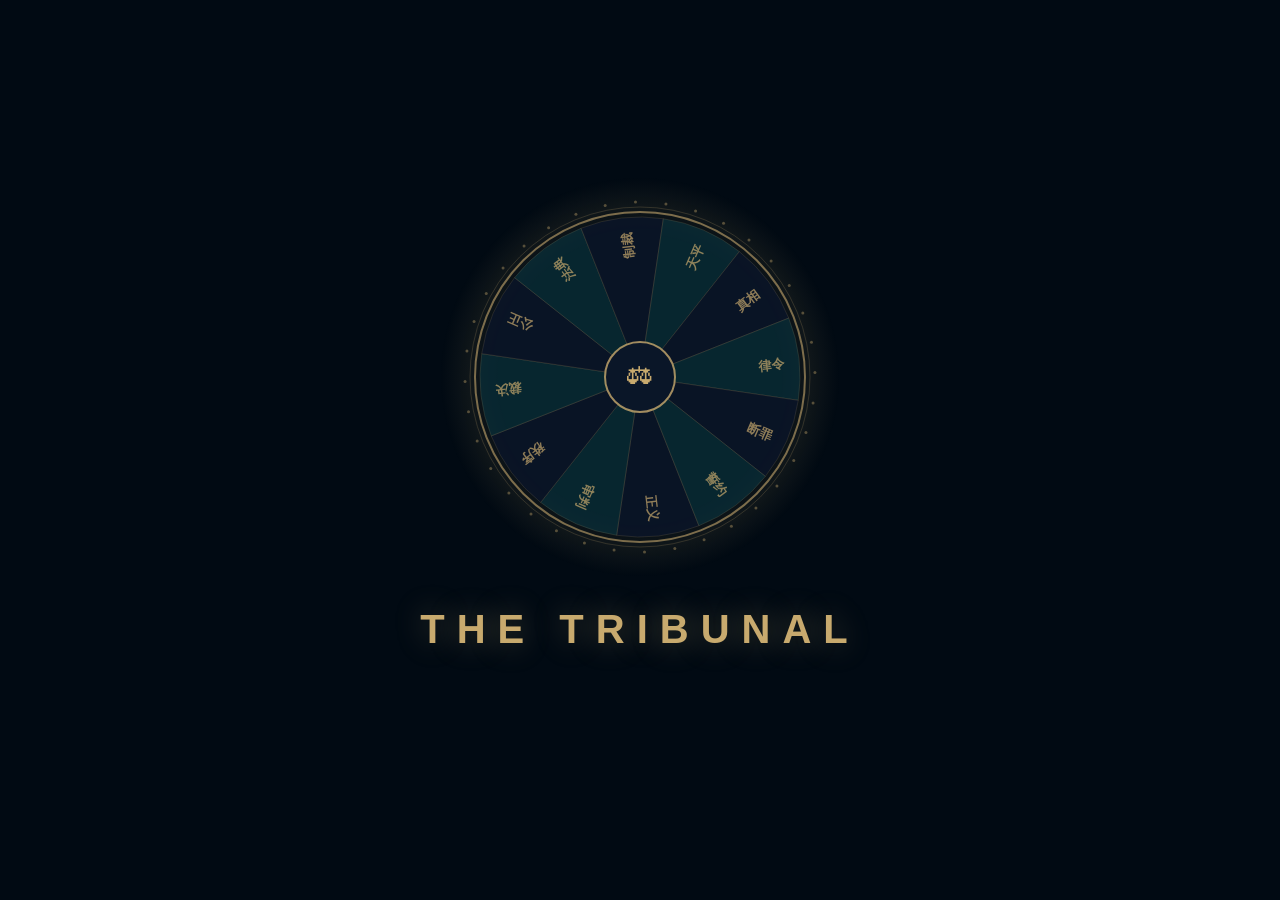
==== tribunal.html @ 6f732e5b "Add intro spinning wheel animation and split into two pages - index.html: opening animation with spi" ====
<!DOCTYPE html>
<html lang="zh-CN">
<head>
    <meta charset="UTF-8">
    <meta name="viewport" content="width=device-width, initial-scale=1.0">
    <title>正义审判庭 - 法官选举</title>
    <link rel="stylesheet" href="style.css">
</head>
<body>
    <header>
        <div class="header-left">
            <span class="header-logo">&#9878;</span>
            <span class="header-title">正义审判庭</span>
        </div>
        <div class="header-right">
            <span id="display-name" class="summoner-name"></span>
            <a href="index.html" class="logout-btn">退出</a>
        </div>
    </header>

    <!-- 入场过渡动画 -->
    <div id="enter-transition" class="enter-transition">
        <div class="transition-content">
            <div class="transition-wheel-icon">&#9878;</div>
            <div class="transition-name" id="transition-name"></div>
            <div class="transition-sub">正在进入审判庭...</div>
        </div>
    </div>

    <main>
        <!-- 成员管理 -->
        <section class="members-section">
            <div class="members-header">
                <h3>审判庭成员 (<span id="member-count">0</span>)</h3>
                <div class="member-actions">
                    <button class="clear-btn" onclick="clearMembers()">清空成员</button>
                </div>
            </div>
            <div id="member-list" class="member-list">
                <p class="empty-members">暂无成员，请邀请召唤师登录加入</p>
            </div>
            <div class="add-member-row">
                <input type="text" id="add-member-input" placeholder="手动添加成员名称" maxlength="16">
                <button onclick="addMemberManually()">添加</button>
            </div>
        </section>

        <!-- 转盘区域 -->
        <section class="wheel-section">
            <h2>转动命运之轮，选出今日法官</h2>
            <p class="wheel-desc">从所有已登录的召唤师中，随机抽选一位担任审判法官</p>
            <p id="wheel-warning" class="wheel-warning hidden">至少需要 2 位成员才能开始抽选</p>

            <div class="wheel-wrapper">
                <div class="wheel-pointer">&#9660;</div>
                <canvas id="wheel-canvas" width="500" height="500"></canvas>
            </div>

            <button id="spin-btn" class="spin-button" onclick="spinWheel()" disabled>开始抽选法官</button>
        </section>

        <!-- 审判结果 -->
        <div id="result-panel" class="result-panel hidden">
            <div class="result-content">
                <div class="result-badge">&#9878;</div>
                <h2 id="result-title"></h2>
                <p id="result-desc"></p>
                <div class="result-info">
                    <div class="info-item">
                        <span class="info-label">审判法官</span>
                        <span id="result-judge" class="info-value"></span>
                    </div>
                    <div class="info-item">
                        <span class="info-label">发起人</span>
                        <span id="result-summoner" class="info-value"></span>
                    </div>
                    <div class="info-item">
                        <span class="info-label">审判编号</span>
                        <span id="result-case" class="info-value"></span>
                    </div>
                </div>
                <button class="retry-btn" onclick="resetWheel()">重新抽选</button>
            </div>
        </div>

        <!-- 历史记录 -->
        <section class="history-section">
            <h3>审判记录</h3>
            <div id="history-list" class="history-list">
                <p class="empty-history">暂无审判记录</p>
            </div>
        </section>
    </main>

    <script src="app.js"></script>
</body>
</html>
---- style.css ----
* {
    margin: 0;
    padding: 0;
    box-sizing: border-box;
}

:root {
    --gold: #c8aa6e;
    --gold-dark: #a0844e;
    --gold-light: #f0e6d2;
    --blue-dark: #010a13;
    --blue-mid: #0a1628;
    --blue-light: #0a323c;
    --teal: #0ac8b9;
    --red: #e84057;
}

body {
    font-family: 'Segoe UI', 'Microsoft YaHei', sans-serif;
    background: var(--blue-dark);
    color: var(--gold-light);
    min-height: 100vh;
    overflow-x: hidden;
}

/* ========================================
   开场动画
   ======================================== */
.intro-overlay {
    position: fixed;
    inset: 0;
    z-index: 1000;
    background: var(--blue-dark);
    display: flex;
    flex-direction: column;
    align-items: center;
    justify-content: center;
    gap: 30px;
    transition: opacity 0.8s ease;
}

.intro-text {
    display: flex;
    flex-direction: column;
    align-items: center;
    gap: 12px;
}

.intro-line {
    opacity: 0;
    transform: translateY(20px);
    transition: all 0.8s ease;
}

.intro-line.show {
    opacity: 1;
    transform: translateY(0);
}

.line-1 {
    font-size: 40px;
    color: var(--gold);
    letter-spacing: 12px;
    font-weight: bold;
    text-shadow: 0 0 30px rgba(200,170,110,0.4);
}

.line-2 {
    font-size: 22px;
    color: var(--gold-dark);
    letter-spacing: 10px;
}

.line-3 {
    font-size: 14px;
    color: rgba(200,170,110,0.5);
    letter-spacing: 4px;
}

/* ========================================
   登录页
   ======================================== */
.login-page {
    min-height: 100vh;
    display: flex;
    align-items: center;
    justify-content: center;
    background: radial-gradient(ellipse at center, #0a1628 0%, #010a13 70%);
    position: relative;
    overflow: hidden;
    opacity: 0;
    transition: opacity 0.8s ease;
}

.login-page.visible {
    opacity: 1;
}

.login-container {
    text-align: center;
    z-index: 2;
    animation: fadeInUp 0.8s ease 0.2s both;
}

@keyframes fadeInUp {
    from { opacity: 0; transform: translateY(30px); }
    to { opacity: 1; transform: translateY(0); }
}

.logo-area {
    display: flex;
    flex-direction: column;
    align-items: center;
}

.logo-area canvas {
    margin-bottom: 15px;
}

.logo-area h1 {
    font-size: 48px;
    color: var(--gold);
    letter-spacing: 8px;
    text-shadow: 0 0 20px rgba(200,170,110,0.3);
}

.subtitle {
    font-size: 14px;
    color: var(--gold-dark);
    letter-spacing: 4px;
    margin-top: 8px;
    text-transform: uppercase;
}

.login-form {
    margin-top: 45px;
    display: flex;
    flex-direction: column;
    align-items: center;
    gap: 20px;
}

.input-group {
    display: flex;
    flex-direction: column;
    align-items: center;
    gap: 8px;
}

.input-group label {
    font-size: 12px;
    color: var(--gold-dark);
    letter-spacing: 3px;
    text-transform: uppercase;
}

.login-form input {
    width: 320px;
    padding: 14px 20px;
    background: rgba(10,50,60,0.6);
    border: 1px solid var(--gold-dark);
    color: var(--gold-light);
    font-size: 16px;
    text-align: center;
    outline: none;
    transition: all 0.3s;
}

.login-form input::placeholder {
    color: rgba(200,170,110,0.4);
}

.login-form input:focus {
    border-color: var(--gold);
    box-shadow: 0 0 15px rgba(200,170,110,0.2);
}

.login-form input.shake {
    animation: shake 0.4s ease;
}

@keyframes shake {
    0%, 100% { transform: translateX(0); }
    25% { transform: translateX(-8px); }
    75% { transform: translateX(8px); }
}

#enter-btn {
    width: 320px;
    padding: 14px;
    background: linear-gradient(180deg, var(--gold) 0%, var(--gold-dark) 100%);
    border: none;
    color: var(--blue-dark);
    font-size: 18px;
    font-weight: bold;
    letter-spacing: 4px;
    cursor: pointer;
    transition: all 0.3s;
    clip-path: polygon(5% 0, 95% 0, 100% 50%, 95% 100%, 5% 100%, 0 50%);
    display: flex;
    align-items: center;
    justify-content: center;
    gap: 10px;
}

#enter-btn:hover {
    transform: scale(1.03);
    box-shadow: 0 0 25px rgba(200,170,110,0.4);
}

.btn-arrow {
    font-size: 12px;
    transition: transform 0.3s;
}

#enter-btn:hover .btn-arrow {
    transform: translateX(4px);
}

.online-count {
    margin-top: 35px;
    color: var(--gold-dark);
    font-size: 13px;
}

.online-count span {
    color: var(--teal);
    font-weight: bold;
}

/* 角落装饰 */
.corner-decor {
    position: absolute;
    width: 60px;
    height: 60px;
    border-color: rgba(200,170,110,0.15);
    border-style: solid;
    border-width: 0;
    z-index: 1;
}

.corner-decor.top-left { top: 30px; left: 30px; border-top-width: 1px; border-left-width: 1px; }
.corner-decor.top-right { top: 30px; right: 30px; border-top-width: 1px; border-right-width: 1px; }
.corner-decor.bottom-left { bottom: 30px; left: 30px; border-bottom-width: 1px; border-left-width: 1px; }
.corner-decor.bottom-right { bottom: 30px; right: 30px; border-bottom-width: 1px; border-right-width: 1px; }

/* 粒子 */
.particles {
    position: absolute;
    inset: 0;
    z-index: 1;
    pointer-events: none;
}

.particle {
    position: absolute;
    width: 3px;
    height: 3px;
    background: var(--gold);
    border-radius: 50%;
    opacity: 0;
    animation: float linear infinite;
}

@keyframes float {
    0% { opacity: 0; transform: translateY(100vh); }
    10% { opacity: 0.6; }
    90% { opacity: 0.6; }
    100% { opacity: 0; transform: translateY(-10vh); }
}

/* ========================================
   入场过渡（tribunal页）
   ======================================== */
.enter-transition {
    position: fixed;
    inset: 0;
    z-index: 100;
    background: var(--blue-dark);
    display: flex;
    align-items: center;
    justify-content: center;
    transition: opacity 0.8s ease;
}

.enter-transition.fade-out {
    opacity: 0;
    pointer-events: none;
}

.transition-content {
    text-align: center;
    animation: fadeInUp 0.6s ease;
}

.transition-wheel-icon {
    font-size: 80px;
    color: var(--gold);
    animation: spinIn 1.2s ease;
    text-shadow: 0 0 40px rgba(200,170,110,0.4);
}

@keyframes spinIn {
    from { transform: rotate(-180deg) scale(0.3); opacity: 0; }
    to { transform: rotate(0) scale(1); opacity: 1; }
}

.transition-name {
    font-size: 28px;
    color: var(--gold);
    letter-spacing: 6px;
    margin-top: 20px;
    animation: fadeInUp 0.6s ease 0.3s both;
}

.transition-sub {
    font-size: 14px;
    color: var(--gold-dark);
    margin-top: 12px;
    letter-spacing: 3px;
    animation: fadeInUp 0.6s ease 0.5s both;
}

/* ========================================
   主页面 Header
   ======================================== */
header {
    display: flex;
    justify-content: space-between;
    align-items: center;
    padding: 15px 30px;
    background: rgba(10,22,40,0.95);
    border-bottom: 1px solid var(--gold-dark);
}

.header-left {
    display: flex;
    align-items: center;
    gap: 10px;
}

.header-logo {
    font-size: 28px;
    color: var(--gold);
}

.header-title {
    font-size: 20px;
    color: var(--gold);
    letter-spacing: 3px;
}

.header-right {
    display: flex;
    align-items: center;
    gap: 15px;
}

.summoner-name {
    color: var(--teal);
    font-size: 14px;
}

.logout-btn {
    padding: 6px 16px;
    background: transparent;
    border: 1px solid var(--gold-dark);
    color: var(--gold-dark);
    cursor: pointer;
    font-size: 13px;
    transition: all 0.3s;
    text-decoration: none;
}

.logout-btn:hover {
    border-color: var(--gold);
    color: var(--gold);
}

main {
    max-width: 800px;
    margin: 0 auto;
    padding: 40px 20px;
}

/* ========================================
   成员管理
   ======================================== */
.members-section {
    margin-bottom: 40px;
    background: rgba(10,22,40,0.6);
    border: 1px solid rgba(200,170,110,0.2);
    padding: 20px;
    animation: fadeInUp 0.6s ease 0.8s both;
}

.members-header {
    display: flex;
    justify-content: space-between;
    align-items: center;
    margin-bottom: 15px;
}

.members-header h3 {
    color: var(--gold);
    font-size: 16px;
}

.clear-btn {
    padding: 4px 12px;
    background: transparent;
    border: 1px solid var(--red);
    color: var(--red);
    cursor: pointer;
    font-size: 12px;
    transition: all 0.3s;
}

.clear-btn:hover {
    background: rgba(232,64,87,0.1);
}

.member-list {
    display: flex;
    flex-wrap: wrap;
    gap: 8px;
    min-height: 40px;
}

.empty-members {
    color: var(--gold-dark);
    font-size: 13px;
    width: 100%;
    text-align: center;
    padding: 10px;
}

.member-tag {
    display: flex;
    align-items: center;
    gap: 6px;
    padding: 6px 12px;
    background: rgba(10,50,60,0.4);
    border-left: 3px solid;
    font-size: 13px;
}

.member-dot {
    width: 8px;
    height: 8px;
    border-radius: 50%;
    flex-shrink: 0;
}

.member-remove {
    background: none;
    border: none;
    color: var(--gold-dark);
    cursor: pointer;
    font-size: 16px;
    line-height: 1;
    padding: 0 2px;
    transition: color 0.2s;
}

.member-remove:hover {
    color: var(--red);
}

.add-member-row {
    display: flex;
    gap: 8px;
    margin-top: 12px;
}

.add-member-row input {
    flex: 1;
    padding: 8px 12px;
    background: rgba(10,50,60,0.4);
    border: 1px solid rgba(200,170,110,0.3);
    color: var(--gold-light);
    font-size: 13px;
    outline: none;
}

.add-member-row input::placeholder {
    color: rgba(200,170,110,0.3);
}

.add-member-row input:focus {
    border-color: var(--gold);
}

.add-member-row button {
    padding: 8px 18px;
    background: rgba(200,170,110,0.15);
    border: 1px solid var(--gold-dark);
    color: var(--gold);
    cursor: pointer;
    font-size: 13px;
    transition: all 0.3s;
}

.add-member-row button:hover {
    background: rgba(200,170,110,0.25);
}

/* ========================================
   转盘
   ======================================== */
.wheel-section {
    text-align: center;
    animation: fadeInUp 0.6s ease 1s both;
}

.wheel-section h2 {
    color: var(--gold);
    font-size: 24px;
    margin-bottom: 8px;
}

.wheel-desc {
    color: var(--gold-dark);
    font-size: 14px;
    margin-bottom: 10px;
}

.wheel-warning {
    color: var(--red);
    font-size: 13px;
    margin-bottom: 20px;
}

.wheel-warning.hidden {
    display: none;
}

.wheel-wrapper {
    position: relative;
    display: inline-block;
    margin: 0 auto;
}

.wheel-pointer {
    position: absolute;
    top: -18px;
    left: 50%;
    transform: translateX(-50%);
    font-size: 36px;
    color: var(--red);
    z-index: 10;
    filter: drop-shadow(0 0 6px rgba(232,64,87,0.6));
}

#wheel-canvas {
    display: block;
    margin: 0 auto;
    filter: drop-shadow(0 0 20px rgba(200,170,110,0.15));
}

.spin-button {
    margin-top: 30px;
    padding: 16px 50px;
    background: linear-gradient(180deg, var(--gold) 0%, var(--gold-dark) 100%);
    border: none;
    color: var(--blue-dark);
    font-size: 18px;
    font-weight: bold;
    letter-spacing: 3px;
    cursor: pointer;
    transition: all 0.3s;
    clip-path: polygon(3% 0, 97% 0, 100% 50%, 97% 100%, 3% 100%, 0 50%);
}

.spin-button:hover {
    transform: scale(1.05);
    box-shadow: 0 0 25px rgba(200,170,110,0.4);
}

.spin-button:disabled {
    opacity: 0.5;
    cursor: not-allowed;
    transform: none;
}

/* ========================================
   结果面板
   ======================================== */
.result-panel {
    margin-top: 40px;
    animation: fadeInUp 0.6s ease;
}

.result-panel.hidden {
    display: none;
}

.result-content {
    background: linear-gradient(135deg, rgba(10,50,60,0.8), rgba(10,22,40,0.9));
    border: 1px solid var(--gold);
    padding: 40px;
    text-align: center;
}

.result-badge {
    font-size: 50px;
    color: var(--gold);
    margin-bottom: 10px;
    animation: spinIn 0.8s ease;
}

.result-content h2 {
    color: var(--gold);
    font-size: 28px;
    margin-bottom: 10px;
}

.result-content p {
    color: var(--gold-dark);
    margin-bottom: 25px;
}

.result-info {
    display: flex;
    justify-content: center;
    gap: 40px;
    margin-bottom: 30px;
    flex-wrap: wrap;
}

.info-item {
    display: flex;
    flex-direction: column;
    gap: 5px;
}

.info-label {
    font-size: 12px;
    color: var(--gold-dark);
    text-transform: uppercase;
    letter-spacing: 2px;
}

.info-value {
    font-size: 18px;
    color: var(--teal);
    font-weight: bold;
}

.retry-btn {
    padding: 12px 35px;
    background: transparent;
    border: 1px solid var(--gold);
    color: var(--gold);
    font-size: 15px;
    cursor: pointer;
    letter-spacing: 2px;
    transition: all 0.3s;
}

.retry-btn:hover {
    background: rgba(200,170,110,0.1);
}

/* ========================================
   历史记录
   ======================================== */
.history-section {
    margin-top: 50px;
    animation: fadeInUp 0.6s ease 1.2s both;
}

.history-section h3 {
    color: var(--gold);
    font-size: 18px;
    margin-bottom: 15px;
    padding-bottom: 10px;
    border-bottom: 1px solid rgba(200,170,110,0.2);
}

.history-list {
    display: flex;
    flex-direction: column;
    gap: 8px;
}

.empty-history {
    color: var(--gold-dark);
    font-size: 14px;
    text-align: center;
    padding: 20px;
}

.history-item {
    display: flex;
    justify-content: space-between;
    align-items: center;
    padding: 12px 16px;
    background: rgba(10,50,60,0.3);
    border-left: 3px solid var(--gold-dark);
    font-size: 14px;
    flex-wrap: wrap;
    gap: 5px;
}

.history-item .hi-judge {
    color: var(--teal);
    font-weight: bold;
}

.history-item .hi-time {
    color: var(--gold-dark);
    font-size: 12px;
}

/* ========================================
   响应式
   ======================================== */
@media (max-width: 600px) {
    .logo-area h1 { font-size: 32px; }
    .login-form input, #enter-btn { width: 280px; }
    #wheel-canvas { width: 320px; height: 320px; }
    .result-info { gap: 20px; }
    .members-header { flex-direction: column; gap: 10px; }
    .line-1 { font-size: 28px; letter-spacing: 6px; }
    .line-2 { font-size: 16px; }
    #intro-wheel { width: 280px; height: 280px; }
}
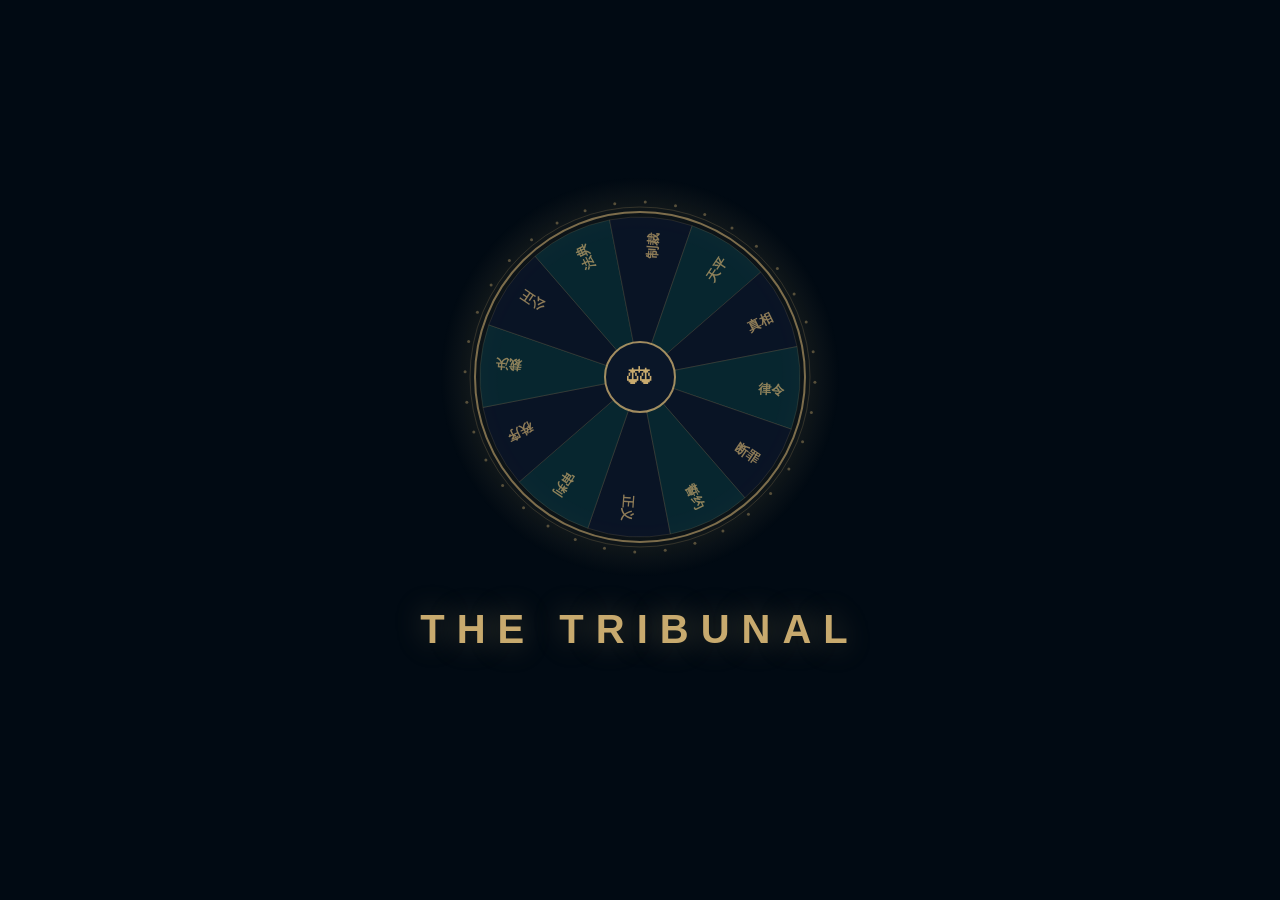
==== commit 8015fee8: "Change: wheel selects the accused, LOL heroes serve as judges - Spin wheel now picks who gets judged" ====
--- a/tribunal.html
+++ b/tribunal.html
@@ -3,7 +3,7 @@
 <head>
     <meta charset="UTF-8">
     <meta name="viewport" content="width=device-width, initial-scale=1.0">
-    <title>正义审判庭 - 法官选举</title>
+    <title>正义审判庭 - 审判之轮</title>
     <link rel="stylesheet" href="style.css">
 </head>
 <body>
@@ -47,16 +47,16 @@
 
         <!-- 转盘区域 -->
         <section class="wheel-section">
-            <h2>转动命运之轮，选出今日法官</h2>
-            <p class="wheel-desc">从所有已登录的召唤师中，随机抽选一位担任审判法官</p>
-            <p id="wheel-warning" class="wheel-warning hidden">至少需要 2 位成员才能开始抽选</p>
+            <h2>转动审判之轮，选出被审判者</h2>
+            <p class="wheel-desc">命运之轮将从所有召唤师中选出一位接受审判，英雄联盟的英雄将担任法官</p>
+            <p id="wheel-warning" class="wheel-warning hidden">至少需要 2 位成员才能开始审判</p>
 
             <div class="wheel-wrapper">
                 <div class="wheel-pointer">&#9660;</div>
                 <canvas id="wheel-canvas" width="500" height="500"></canvas>
             </div>
 
-            <button id="spin-btn" class="spin-button" onclick="spinWheel()" disabled>开始抽选法官</button>
+            <button id="spin-btn" class="spin-button" onclick="spinWheel()" disabled>转动审判之轮</button>
         </section>
 
         <!-- 审判结果 -->
@@ -65,9 +65,22 @@
                 <div class="result-badge">&#9878;</div>
                 <h2 id="result-title"></h2>
                 <p id="result-desc"></p>
+
+                <div class="judge-card" id="judge-card">
+                    <div class="judge-card-header">主审法官</div>
+                    <div class="judge-avatar" id="judge-avatar"></div>
+                    <div class="judge-name" id="judge-hero-name"></div>
+                    <div class="judge-title" id="judge-hero-title"></div>
+                    <div class="judge-quote" id="judge-quote"></div>
+                </div>
+
                 <div class="result-info">
                     <div class="info-item">
-                        <span class="info-label">审判法官</span>
+                        <span class="info-label">被审判者</span>
+                        <span id="result-accused" class="info-value accused-value"></span>
+                    </div>
+                    <div class="info-item">
+                        <span class="info-label">主审法官</span>
                         <span id="result-judge" class="info-value"></span>
                     </div>
                     <div class="info-item">
@@ -75,11 +88,11 @@
                         <span id="result-summoner" class="info-value"></span>
                     </div>
                     <div class="info-item">
-                        <span class="info-label">审判编号</span>
+                        <span class="info-label">案件编号</span>
                         <span id="result-case" class="info-value"></span>
                     </div>
                 </div>
-                <button class="retry-btn" onclick="resetWheel()">重新抽选</button>
+                <button class="retry-btn" onclick="resetWheel()">重新审判</button>
             </div>
         </div>
 
--- a/style.css
+++ b/style.css
@@ -662,6 +662,66 @@
     background: rgba(200,170,110,0.1);
 }
 
+/* 法官英雄卡片 */
+.judge-card {
+    background: linear-gradient(135deg, rgba(232,64,87,0.1), rgba(10,22,40,0.8));
+    border: 1px solid rgba(232,64,87,0.4);
+    padding: 25px;
+    margin-bottom: 30px;
+    text-align: center;
+    animation: judgeReveal 0.8s ease 0.3s both;
+}
+
+@keyframes judgeReveal {
+    from { opacity: 0; transform: scale(0.8); }
+    to { opacity: 1; transform: scale(1); }
+}
+
+.judge-card-header {
+    font-size: 12px;
+    color: var(--red);
+    letter-spacing: 4px;
+    text-transform: uppercase;
+    margin-bottom: 15px;
+}
+
+.judge-avatar {
+    font-size: 56px;
+    margin-bottom: 10px;
+    animation: spinIn 0.8s ease;
+}
+
+.judge-name {
+    font-size: 26px;
+    color: var(--gold);
+    font-weight: bold;
+    letter-spacing: 3px;
+}
+
+.judge-title {
+    font-size: 14px;
+    color: var(--gold-dark);
+    margin-top: 4px;
+    letter-spacing: 2px;
+}
+
+.judge-quote {
+    font-size: 14px;
+    color: rgba(200,170,110,0.6);
+    font-style: italic;
+    margin-top: 15px;
+    line-height: 1.6;
+}
+
+.accused-value {
+    color: var(--red) !important;
+}
+
+.hi-accused {
+    color: var(--red);
+    font-weight: bold;
+}
+
 /* ========================================
    历史记录
    ======================================== */
